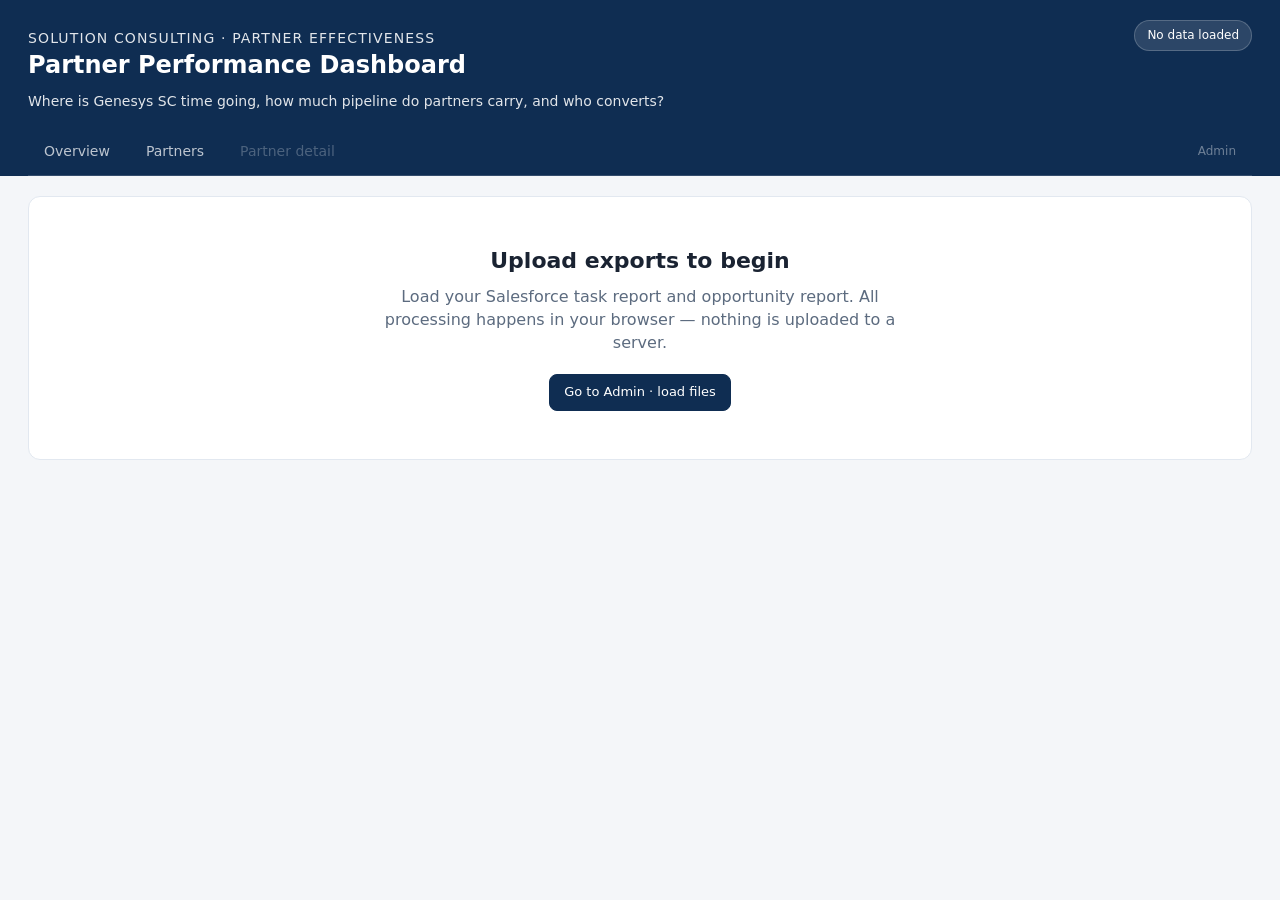
==== index.html @ bf3c6eba "Label all quarter views as calendar quarters, not Genesys FY. State explicitly that Q1–Q4 follow the" ====
<!doctype html>
<html lang="en">
<head>
  <meta charset="utf-8">
  <meta name="viewport" content="width=device-width, initial-scale=1">
  <title>Partner Performance Dashboard</title>
  <link rel="stylesheet" href="styles.css">
</head>
<body>
  <div id="loading" class="loading-overlay" aria-live="polite">Reading exports and building views — large files may take a minute…</div>

  <header class="banner">
    <div class="banner-top">
      <div>
        <p class="eyebrow">Solution Consulting · Partner effectiveness</p>
        <h1>Partner Performance Dashboard</h1>
        <p>Where is Genesys SC time going, how much pipeline do partners carry, and who converts?</p>
      </div>
      <span id="status-pill" class="status-pill">No data loaded</span>
    </div>
    <nav class="tabs" aria-label="Main navigation">
      <button type="button" class="tab active" data-page="overview">Overview</button>
      <button type="button" class="tab" data-page="partners">Partners</button>
      <button type="button" class="tab" data-page="detail" disabled>Partner detail</button>
      <button type="button" class="tab admin-link" data-page="admin">Admin</button>
    </nav>
  </header>

  <main class="shell">
    <section id="page-empty" class="page active">
      <div class="empty-hero">
        <h2>Upload exports to begin</h2>
        <p>Load your Salesforce task report and opportunity report. All processing happens in your browser — nothing is uploaded to a server.</p>
        <button type="button" class="btn btn-primary" id="goto-admin">Go to Admin · load files</button>
      </div>
    </section>

    <section id="page-overview" class="page">
      <div class="toolbar">
        <label>Region (L3)
          <select id="filter-l3"><option value="all">All regions</option></select>
        </label>
        <label>Sub-region (L4)
          <select id="filter-l4"><option value="all">All sub-regions</option></select>
        </label>
        <label>Search
          <input type="search" id="global-search" placeholder="Partner, opportunity, owner">
        </label>
        <label>View
          <select id="view-mode">
            <option value="partners">Partners only</option>
            <option value="all">Include direct / no partner</option>
          </select>
        </label>
        <span class="note" id="overview-note"></span>
      </div>
      <div id="data-coverage-banner" class="coverage-banner hidden" aria-live="polite"></div>
      <div id="overview-kpis" class="kpis"></div>
      <div id="overview-insight"></div>
      <div class="grid-2">
        <article class="panel">
          <div class="panel-head">
            <div>
              <h2>Partner effectiveness matrix</h2>
              <p>Opportunity volume vs SC hours — bubble colour = win rate</p>
            </div>
          </div>
          <div id="chart-effectiveness" class="chart-host"></div>
        </article>
        <article class="panel">
          <div class="panel-head">
            <div>
              <h2>Volume vs conversion</h2>
              <p>Partners above median opp count and win rate</p>
            </div>
          </div>
          <div class="axis-labels"><span>Low win rate</span><span>High win rate</span></div>
          <div id="quadrants" class="quadrants"></div>
          <div class="axis-labels"><span>Low volume</span><span>High volume</span></div>
        </article>
      </div>
      <div class="grid-2" style="margin-top:16px">
        <article class="panel">
          <div class="panel-head">
            <div>
              <h2>Top partners by SC hours</h2>
              <p>Filtered slice</p>
            </div>
          </div>
          <div id="chart-partner-hours" class="chart-host"></div>
        </article>
        <article class="panel">
          <div class="panel-head">
            <div>
              <h2>Win rate leaders</h2>
              <p>Minimum 5 closed opportunities</p>
            </div>
          </div>
          <div id="chart-win-rate" class="chart-host"></div>
        </article>
      </div>
      <article class="panel" style="margin-top:16px">
        <div class="panel-head">
          <div>
            <h2>SC efficiency leaders</h2>
            <p>Lowest SC hours per won deal — minimum 3 wins in filter</p>
          </div>
        </div>
        <div id="chart-efficiency" class="chart-host"></div>
      </article>
      <article class="panel hidden" id="learning-overview-panel" style="margin-top:16px">
        <div class="panel-head">
          <div>
            <h2>Partner learning activity</h2>
            <p>Genie/Seismic time mapped to partners — compare with SC effort on the scorecard</p>
          </div>
        </div>
        <div id="chart-learning-partners" class="chart-host"></div>
      </article>
      <article class="panel hidden" id="learning-conversion-panel" style="margin-top:16px">
        <div class="panel-head">
          <div>
            <h2>Learning vs conversion</h2>
            <p>Learning hours per learner vs closed win rate — bubble size = closed deals</p>
          </div>
        </div>
        <p id="learning-conversion-insight" class="join-note muted"></p>
        <div id="chart-learning-conversion" class="chart-host"></div>
      </article>
      <article class="panel" style="margin-top:16px">
        <div class="panel-head">
          <div>
            <h2 id="region-chart-title">SC hours by region</h2>
            <p id="region-chart-sub">Aggregated from filtered opportunities</p>
          </div>
        </div>
        <div id="chart-region-hours" class="chart-host"></div>
      </article>
      <div class="grid-2" style="margin-top:16px">
        <article class="panel">
          <div class="panel-head">
            <div>
              <h2>Focus list</h2>
              <p>Partners flagged for review — click for detail</p>
            </div>
          </div>
          <div class="table-scroll">
            <table>
              <thead>
                <tr>
                  <th>Partner</th>
                  <th>Band</th>
                  <th>Opps</th>
                  <th>SC hrs</th>
                <th>Win rate</th>
                <th>Learning</th>
                <th>Hrs / won</th>
                <th>Signal</th>
                </tr>
              </thead>
              <tbody id="watchlist-body"></tbody>
            </table>
          </div>
        </article>
        <article class="panel">
          <div class="panel-head">
            <div>
              <h2>Hours by outcome</h2>
              <p>Where SC effort sits in the pipeline</p>
            </div>
          </div>
          <div id="chart-outcome" class="chart-host"></div>
        </article>
      </div>
      <p id="direct-footnote" class="footnote hidden"></p>
    </section>

    <section id="page-partners" class="page">
      <div class="toolbar">
        <label>Region (L3)
          <select id="filter-l3-scorecard"><option value="all">All regions</option></select>
        </label>
        <label>Sub-region (L4)
          <select id="filter-l4-scorecard"><option value="all">All sub-regions</option></select>
        </label>
        <label>Sort by
          <select id="partner-sort">
            <option value="totalHours">SC hours</option>
            <option value="hoursPerWon">SC hours / won</option>
            <option value="hoursPer100k">SC hours / $100k won</option>
            <option value="opportunityCount">Opportunity count</option>
            <option value="winRate">Win rate</option>
            <option value="riskScore">Review priority</option>
            <option value="avgHoursPerOppWithHours">SC hrs / opp (with hours)</option>
          </select>
        </label>
        <label>View
          <select id="view-mode-scorecard">
            <option value="partners">Partners only</option>
            <option value="all">Include direct / no partner</option>
          </select>
        </label>
        <button type="button" class="btn" id="export-partners">Export CSV</button>
      </div>
      <article class="panel" style="margin-bottom:16px">
        <div class="panel-head">
          <div>
            <h2>SC efficiency over time</h2>
            <p>Top 24 partners by SC hours — SC hours per closed won deal per calendar quarter (not Genesys FY)</p>
          </div>
        </div>
        <p id="heatmap-footnote" class="join-note muted" style="margin:0 16px 8px"></p>
        <p id="heatmap-legend-note" class="join-note muted" style="margin:0 16px 8px"></p>
        <div id="partner-efficiency-heatmap" class="heat-wrap"></div>
      </article>
      <article class="panel">
        <div class="panel-head">
          <div>
            <h2>Partner scorecard</h2>
            <p>SC effort, pipeline volume, and conversion in one view</p>
          </div>
        </div>
        <div class="table-scroll">
          <table>
            <thead>
              <tr>
                <th>Partner</th>
                <th>Band</th>
                <th>Opps</th>
                <th>Opps w/ hrs</th>
                <th>SC hrs</th>
                <th>SC hrs/opp</th>
                <th>Hrs / won</th>
                <th>Hrs / $100k won</th>
                <th>Learning hrs</th>
                <th>Learners</th>
                <th>Won</th>
                <th>Lost</th>
                <th>Open</th>
                <th>Win rate</th>
                <th>Signal</th>
              </tr>
            </thead>
            <tbody id="scorecard-body"></tbody>
          </table>
        </div>
      </article>
    </section>

    <section id="page-detail" class="page">
      <button type="button" class="back-link" id="detail-back">← Back to overview</button>
      <div id="detail-hero" class="detail-hero"></div>
      <div class="subtabs" id="detail-subtabs">
        <button type="button" class="subtab active" data-sub="pipeline">Pipeline</button>
        <button type="button" class="subtab" data-sub="sc">SC effort</button>
        <button type="button" class="subtab" data-sub="trends">Trends</button>
        <button type="button" class="subtab" data-sub="learning">Learning</button>
      </div>
      <div id="detail-panels"></div>
    </section>

    <section id="page-admin" class="page">
      <div class="admin-grid">
        <article class="panel">
          <div class="panel-head">
            <div>
              <h2>Load data</h2>
              <p>Salesforce task report and opportunity report (tabular exports)</p>
            </div>
            <button type="button" class="btn btn-danger" id="clear-data">Clear all</button>
          </div>
          <div id="drop-zone" class="drop" tabindex="0" role="button">
            <p><strong>Drop files here</strong> or click to choose</p>
            <p class="muted">Tasks · Opportunities · Genie/Seismic learning CSV · optional domain→partner map CSV</p>
          </div>
          <input id="file-input" type="file" accept=".xlsx,.xls,.csv" multiple hidden>
          <ul id="loaded-files" class="file-list"></ul>
          <div class="mapping-tools" style="margin-top:12px;padding-top:12px;border-top:1px solid var(--line)">
            <p class="muted" style="margin:0 0 8px">Domain→partner mappings stay in your browser only — never uploaded to GitHub.</p>
            <div style="display:flex;gap:8px;flex-wrap:wrap">
              <button type="button" class="btn" id="upload-domain-map">Load domain map CSV</button>
              <button type="button" class="btn" id="download-domain-map">Download saved map</button>
              <button type="button" class="btn" id="clear-domain-map">Clear saved map</button>
            </div>
            <input id="domain-map-input" type="file" accept=".csv,.xlsx,.xls" hidden>
          </div>
        </article>
        <article class="panel">
          <div class="panel-head">
            <div>
              <h2>Export date coverage</h2>
              <p>What time periods your loaded files actually cover</p>
            </div>
          </div>
          <p id="coverage-summary" class="join-note muted"></p>
          <div class="table-scroll">
            <table>
              <thead><tr><th>Source</th><th>Type</th><th>Rows</th><th>Date range</th></tr></thead>
              <tbody id="coverage-files-body"></tbody>
            </table>
          </div>
          <ul id="coverage-warnings" class="coverage-warnings"></ul>
        </article>
        <article class="panel">
          <div class="panel-head">
            <div>
              <h2>Data quality</h2>
              <p>Task–opportunity join diagnostics</p>
            </div>
          </div>
          <div class="table-scroll">
            <table>
              <tbody id="quality-body"></tbody>
            </table>
          </div>
          <div class="panel-head" style="border-top: 1px solid var(--line);">
            <div><h2>Learning &amp; domain mapping</h2><p>Genie/Seismic activity mapped to partners via email domain</p></div>
          </div>
          <p id="learning-map-note" class="join-note muted"></p>
          <div class="table-scroll">
            <table>
              <thead><tr><th>Domain</th><th>Learners</th><th>Learning</th><th>Status</th><th>Suggested partner</th></tr></thead>
              <tbody id="domain-map-body"></tbody>
            </table>
          </div>
          <div class="panel-head" style="border-top: 1px solid var(--line);">
            <div><h2>Fuzzy task–opp links</h2><p>Task names matched to opportunities with different Salesforce titles</p></div>
          </div>
          <div class="table-scroll">
            <table>
              <thead><tr><th>Task opportunity name</th><th>Matched opportunity</th><th>Partner</th><th>SC hours</th></tr></thead>
              <tbody id="fuzzy-match-body"></tbody>
            </table>
          </div>
          <div class="panel-head" style="border-top: 1px solid var(--line);">
            <div><h2>Task hour breakdown</h2><p>Where SC hours land when joining tasks to the opportunity export</p></div>
          </div>
          <p id="join-breakdown-note" class="join-note muted"></p>
          <div class="table-scroll">
            <table>
              <thead><tr><th>Category</th><th>SC hours</th><th>Share</th><th>Tasks</th></tr></thead>
              <tbody id="join-breakdown-body"></tbody>
            </table>
          </div>
          <div class="panel-head" style="border-top: 1px solid var(--line);">
            <div><h2>Pipeline opps missing from export</h2><p>Partner-relevant hours — deal names on tasks with no row in your opp report</p></div>
          </div>
          <div class="table-scroll">
            <table>
              <thead><tr><th>Opportunity name</th><th>SC hours</th></tr></thead>
              <tbody id="unmatched-body"></tbody>
            </table>
          </div>
        </article>
      </div>
    </section>
  </main>

  <script src="./data-engine.js"></script>
  <script>
    if (!window.PartnerDashboard) {
      document.body.insertAdjacentHTML('afterbegin',
        '<div style="margin:16px;padding:16px;background:#fee4e2;border:1px solid #fca5a5;border-radius:8px;font:14px/1.4 system-ui,sans-serif;color:#7f1d1d;">' +
        '<strong>Dashboard failed to load.</strong> The file <code>data-engine.js</code> did not load. ' +
        'Upload <code>index.html</code>, <code>app.js</code>, <code>data-engine.js</code>, and <code>styles.css</code> into the same folder, then open this page again.</div>');
    }
  </script>
  <script src="./app.js"></script>
</body>
</html>
---- styles.css ----
:root {
  --bg: #f4f6f9;
  --surface: #ffffff;
  --ink: #1a2332;
  --muted: #5c6b7f;
  --line: #e2e8f0;
  --brand: #0f2d52;
  --brand-soft: #e8eef5;
  --accent: #2563eb;
  --good: #0d7a55;
  --good-bg: #e6f4ee;
  --warn: #b45309;
  --warn-bg: #fef3c7;
  --bad: #b42318;
  --bad-bg: #fee4e2;
  --radius: 12px;
  --font: "Segoe UI", system-ui, -apple-system, sans-serif;
}

* { box-sizing: border-box; }
html, body {
  margin: 0;
  font-family: var(--font);
  background: var(--bg);
  color: var(--ink);
  line-height: 1.45;
}

.banner {
  background: var(--brand);
  color: #fff;
  padding: 20px 28px 0;
}
.banner-top {
  display: flex;
  justify-content: space-between;
  align-items: flex-start;
  gap: 16px;
  flex-wrap: wrap;
  margin-bottom: 18px;
}
.eyebrow {
  font-size: 11px;
  letter-spacing: 0.08em;
  text-transform: uppercase;
  opacity: 0.75;
  margin: 0 0 6px;
}
.banner h1 { margin: 0; font-size: 24px; font-weight: 650; }
.banner p { margin: 8px 0 0; max-width: 640px; font-size: 14px; opacity: 0.88; }

.status-pill {
  background: rgba(255, 255, 255, 0.12);
  border: 1px solid rgba(255, 255, 255, 0.2);
  border-radius: 999px;
  padding: 6px 12px;
  font-size: 12px;
  white-space: nowrap;
}

nav.tabs {
  display: flex;
  gap: 4px;
  border-bottom: 1px solid rgba(255, 255, 255, 0.15);
  flex-wrap: wrap;
}
nav.tabs button {
  background: transparent;
  border: none;
  color: rgba(255, 255, 255, 0.72);
  padding: 12px 16px;
  font: inherit;
  font-size: 14px;
  cursor: pointer;
  border-bottom: 2px solid transparent;
  margin-bottom: -1px;
}
nav.tabs button.active {
  color: #fff;
  border-bottom-color: #fff;
  font-weight: 600;
}
nav.tabs button.admin-link {
  margin-left: auto;
  opacity: 0.55;
  font-size: 12px;
}
nav.tabs button:disabled {
  opacity: 0.35;
  cursor: not-allowed;
}

.shell {
  max-width: 1280px;
  margin: 0 auto;
  padding: 20px 28px 40px;
}

.toolbar {
  display: flex;
  gap: 12px;
  flex-wrap: wrap;
  align-items: center;
  margin-bottom: 18px;
}
.toolbar label {
  font-size: 12px;
  color: var(--muted);
  display: grid;
  gap: 4px;
}
.toolbar select,
.toolbar input[type="search"] {
  min-width: 160px;
  padding: 8px 10px;
  border: 1px solid var(--line);
  border-radius: 8px;
  background: var(--surface);
  font: inherit;
  font-size: 14px;
}
.toolbar .note { margin-left: auto; font-size: 12px; color: var(--muted); }

.coverage-banner {
  margin: 0 0 16px;
  padding: 12px 14px;
  border-radius: var(--radius);
  border: 1px solid var(--line);
  background: var(--surface);
  font-size: 13px;
  line-height: 1.45;
}
.coverage-banner.hidden { display: none; }
.coverage-banner.warn { border-color: var(--warn); background: var(--warn-bg); }
.coverage-grid {
  display: grid;
  grid-template-columns: repeat(auto-fit, minmax(180px, 1fr));
  gap: 10px 16px;
  margin-top: 8px;
}
.coverage-grid dt { font-size: 11px; color: var(--muted); margin: 0; }
.coverage-grid dd { margin: 2px 0 0; font-weight: 600; font-size: 13px; }
.coverage-warnings {
  margin: 12px 0 0;
  padding-left: 18px;
  font-size: 13px;
  color: var(--muted);
}
.coverage-warnings li.warn { color: var(--warn); }
.trend-legend {
  display: flex;
  flex-wrap: wrap;
  gap: 14px;
  padding: 0 16px 8px;
  font-size: 12px;
  color: var(--muted);
}
.trend-legend span::before {
  content: '';
  display: inline-block;
  width: 10px;
  height: 10px;
  border-radius: 2px;
  margin-right: 6px;
  vertical-align: middle;
}
.trend-legend .sc::before { background: #2563eb; }
.trend-legend .win::before { background: #0d7a55; border-radius: 50%; }

.heat-wrap { padding: 0 16px 16px; overflow-x: auto; }
.heat-table { width: 100%; border-collapse: collapse; font-size: 12px; }
.heat-table th, .heat-table td { border: 1px solid var(--line); padding: 6px 8px; }
.heat-table th { background: var(--bg); color: var(--muted); font-weight: 600; text-align: center; white-space: nowrap; }
.heat-table th.heat-sticky, .heat-table td.heat-sticky {
  position: sticky;
  left: 0;
  background: var(--surface);
  z-index: 1;
  text-align: left;
  max-width: 200px;
}
.heat-cell {
  min-width: 42px;
  text-align: center;
  font-variant-numeric: tabular-nums;
  cursor: default;
}
.heat-cell.heat-good { background: #d1fae5; color: #065f46; }
.heat-cell.heat-mid { background: #fef3c7; color: #92400e; }
.heat-cell.heat-bad { background: #fee2e2; color: #991b1b; }
.heat-cell.heat-pending { background: #e0e7ff; color: #3730a3; }
.heat-cell.heat-empty { background: var(--bg); color: var(--muted); }
.heat-legend {
  display: flex;
  flex-wrap: wrap;
  gap: 12px 18px;
  margin-top: 10px;
  font-size: 12px;
  color: var(--muted);
}
.heat-legend span::before {
  content: '';
  display: inline-block;
  width: 12px;
  height: 12px;
  border-radius: 3px;
  margin-right: 6px;
  vertical-align: middle;
  border: 1px solid var(--line);
}
.heat-legend .heat-good::before { background: #d1fae5; }
.heat-legend .heat-mid::before { background: #fef3c7; }
.heat-legend .heat-bad::before { background: #fee2e2; }
.heat-legend .heat-pending::before { background: #e0e7ff; }
.heat-legend .heat-empty::before { background: var(--bg); }
.heat-row.clickable { cursor: pointer; }
.heat-row.clickable:hover td.heat-sticky { background: var(--bg); }

.kpis {
  display: grid;
  grid-template-columns: repeat(auto-fit, minmax(180px, 1fr));
  gap: 12px;
  margin-bottom: 18px;
}
.kpi {
  background: var(--surface);
  border: 1px solid var(--line);
  border-radius: var(--radius);
  padding: 14px 16px;
}
.kpi .label { font-size: 12px; color: var(--muted); margin: 0 0 4px; }
.kpi .value { font-size: 26px; font-weight: 650; margin: 0; letter-spacing: -0.02em; }
.kpi .sub { font-size: 12px; color: var(--muted); margin: 4px 0 0; }

.grid-2 {
  display: grid;
  grid-template-columns: 1.4fr 1fr;
  gap: 16px;
  align-items: start;
}

.panel {
  background: var(--surface);
  border: 1px solid var(--line);
  border-radius: var(--radius);
  overflow: hidden;
}
.panel-head {
  display: flex;
  justify-content: space-between;
  align-items: flex-start;
  gap: 12px;
  padding: 14px 16px 10px;
  border-bottom: 1px solid var(--line);
}
.panel-head h2 { margin: 0; font-size: 16px; font-weight: 650; }
.panel-head p { margin: 4px 0 0; font-size: 13px; color: var(--muted); }

.insight {
  background: var(--warn-bg);
  border: 1px solid #fcd34d;
  border-radius: var(--radius);
  padding: 14px 16px;
  margin-bottom: 16px;
  font-size: 14px;
}
.insight.alert { background: var(--bad-bg); border-color: #fca5a5; }
.insight.alert strong { color: var(--bad); }
.insight strong { color: var(--warn); }
.insight.good { background: var(--good-bg); border-color: #86efac; }
.insight.good strong { color: var(--good); }

table {
  width: 100%;
  border-collapse: collapse;
  font-size: 13px;
}
th, td {
  text-align: left;
  padding: 10px 12px;
  border-bottom: 1px solid var(--line);
  vertical-align: top;
}
th {
  font-size: 11px;
  text-transform: uppercase;
  letter-spacing: 0.04em;
  color: var(--muted);
  background: #fafbfc;
  font-weight: 600;
}
th.sortable { cursor: pointer; }
th.sortable:hover { color: var(--ink); }
tr.clickable { cursor: pointer; }
tr.clickable:hover { background: #f8fafc; }

.band {
  display: inline-block;
  padding: 3px 8px;
  border-radius: 999px;
  font-size: 11px;
  font-weight: 600;
  white-space: nowrap;
}
.band.mature { background: var(--good-bg); color: var(--good); }
.band.strategic { background: #dbeafe; color: #1d4ed8; }
.band.efficient { background: var(--good-bg); color: var(--good); }
.band.volume { background: var(--warn-bg); color: var(--warn); }
.band.investigate { background: var(--bad-bg); color: var(--bad); }
.band.monitor { background: #f1f5f9; color: var(--muted); }
.band.scaling { background: #dbeafe; color: #1d4ed8; }
.band.building { background: var(--warn-bg); color: var(--warn); }
.band.risk { background: var(--bad-bg); color: var(--bad); }

.signal { font-size: 12px; color: var(--muted); max-width: 240px; }

.pill-outcome {
  display: inline-block;
  padding: 2px 8px;
  border-radius: 999px;
  font-size: 11px;
  font-weight: 600;
}
.pill-outcome.won { background: var(--good-bg); color: var(--good); }
.pill-outcome.lost { background: var(--bad-bg); color: var(--bad); }
.pill-outcome.open { background: #dbeafe; color: #1d4ed8; }

.quadrants {
  display: grid;
  grid-template-columns: 1fr 1fr;
  gap: 8px;
  padding: 12px;
}
.quad {
  border: 1px solid var(--line);
  border-radius: 10px;
  padding: 10px;
  min-height: 110px;
  background: #fafbfc;
}
.quad h3 {
  margin: 0 0 8px;
  font-size: 12px;
  font-weight: 650;
  color: var(--muted);
  text-transform: uppercase;
  letter-spacing: 0.03em;
}
.quad ul { margin: 0; padding-left: 16px; font-size: 13px; }
.quad li { margin: 4px 0; }
.quad.mature { border-color: #86efac; background: var(--good-bg); }
.quad.risk { border-color: #fca5a5; background: var(--bad-bg); }
.quad.more { color: var(--muted); font-size: 12px; list-style: none; padding-left: 0; }

.axis-labels {
  display: grid;
  grid-template-columns: 1fr 1fr;
  gap: 8px;
  padding: 0 12px 12px;
  font-size: 11px;
  color: var(--muted);
  text-align: center;
}

.page { display: none; }
.page.active { display: block; }

.detail-hero { margin-bottom: 16px; }
.detail-hero h2 { margin: 0; font-size: 22px; display: flex; align-items: center; gap: 10px; flex-wrap: wrap; }
.detail-hero p { margin: 8px 0 0; color: var(--muted); font-size: 14px; max-width: 820px; }
.back-link {
  display: inline-block;
  margin-bottom: 12px;
  font-size: 13px;
  color: var(--accent);
  cursor: pointer;
  border: none;
  background: none;
  padding: 0;
  font: inherit;
}

.subtabs { display: flex; gap: 8px; margin-bottom: 16px; flex-wrap: wrap; }
.subtabs button {
  border: 1px solid var(--line);
  background: var(--surface);
  border-radius: 999px;
  padding: 7px 14px;
  font: inherit;
  font-size: 13px;
  cursor: pointer;
}
.subtabs button.active {
  background: var(--brand);
  color: #fff;
  border-color: var(--brand);
}

.admin-grid {
  display: grid;
  grid-template-columns: 1fr 1fr;
  gap: 16px;
}
.drop {
  border: 2px dashed var(--line);
  border-radius: var(--radius);
  padding: 32px 20px;
  text-align: center;
  color: var(--muted);
  background: #fafbfc;
  margin: 16px;
  cursor: pointer;
}
.drop.drag-active { border-color: var(--accent); background: #eff6ff; color: var(--ink); }

.footnote {
  margin-top: 16px;
  padding: 12px 14px;
  background: var(--brand-soft);
  border-radius: var(--radius);
  font-size: 13px;
  color: var(--muted);
}

.btn {
  border: 1px solid var(--line);
  background: var(--surface);
  border-radius: 8px;
  padding: 8px 14px;
  font: inherit;
  font-size: 13px;
  cursor: pointer;
}
.btn-primary {
  background: var(--brand);
  color: #fff;
  border-color: var(--brand);
}
.btn-danger {
  color: var(--bad);
  border-color: #fca5a5;
}

.empty-hero {
  text-align: center;
  padding: 48px 24px;
  background: var(--surface);
  border: 1px solid var(--line);
  border-radius: var(--radius);
}
.empty-hero h2 { margin: 0 0 8px; font-size: 22px; }
.empty-hero p { color: var(--muted); max-width: 520px; margin: 0 auto 20px; }

.loading-overlay {
  display: none;
  position: fixed;
  inset: 0;
  background: rgba(255, 255, 255, 0.72);
  z-index: 100;
  align-items: center;
  justify-content: center;
  font-size: 15px;
  color: var(--muted);
}
.loading-overlay.active { display: flex; }

.hidden { display: none !important; }
.table-scroll { overflow-x: auto; }
.muted { color: var(--muted); }
.join-note {
  margin: 0 16px 12px;
  font-size: 13px;
  line-height: 1.5;
}
.join-note.gap { color: var(--warn); background: var(--warn-bg); padding: 10px 12px; border-radius: 8px; }
.join-row-gap td:first-child { font-weight: 600; color: var(--warn); }

.file-list { list-style: none; margin: 0; padding: 12px 16px; }
.file-list li {
  padding: 10px 0;
  border-bottom: 1px solid var(--line);
  font-size: 13px;
}
.file-list li:last-child { border-bottom: none; }

.chart-host { padding: 8px 12px 16px; overflow-x: auto; }
.chart-empty {
  padding: 32px 16px;
  text-align: center;
  color: var(--muted);
  font-size: 13px;
}
.chart-svg { width: 100%; height: auto; display: block; }
.chart-label { font-size: 13px; fill: var(--ink); font-weight: 600; }
.chart-meta { font-size: 11px; fill: var(--muted); }
.chart-value { font-size: 12px; fill: var(--muted); font-weight: 600; }
.chart-track { fill: #e2e8f0; }
.chart-fill { fill: var(--accent); }
.scatter-grid { stroke: #e2e8f0; stroke-width: 1; }
.scatter-mid { stroke: #94a3b8; stroke-width: 1; stroke-dasharray: 4 4; opacity: 0.7; }
.scatter-axis { stroke: #94a3b8; stroke-width: 1.5; }
.scatter-point { cursor: help; }
.axis-label { font-size: 12px; fill: var(--muted); }
.outcome-won { fill: var(--good); }
.outcome-lost { fill: var(--bad); }
.outcome-open { fill: var(--accent); }
.outcome-unknown { fill: #94a3b8; }

@media (max-width: 960px) {
  .kpis { grid-template-columns: repeat(2, 1fr); }
  .grid-2, .admin-grid { grid-template-columns: 1fr; }
}
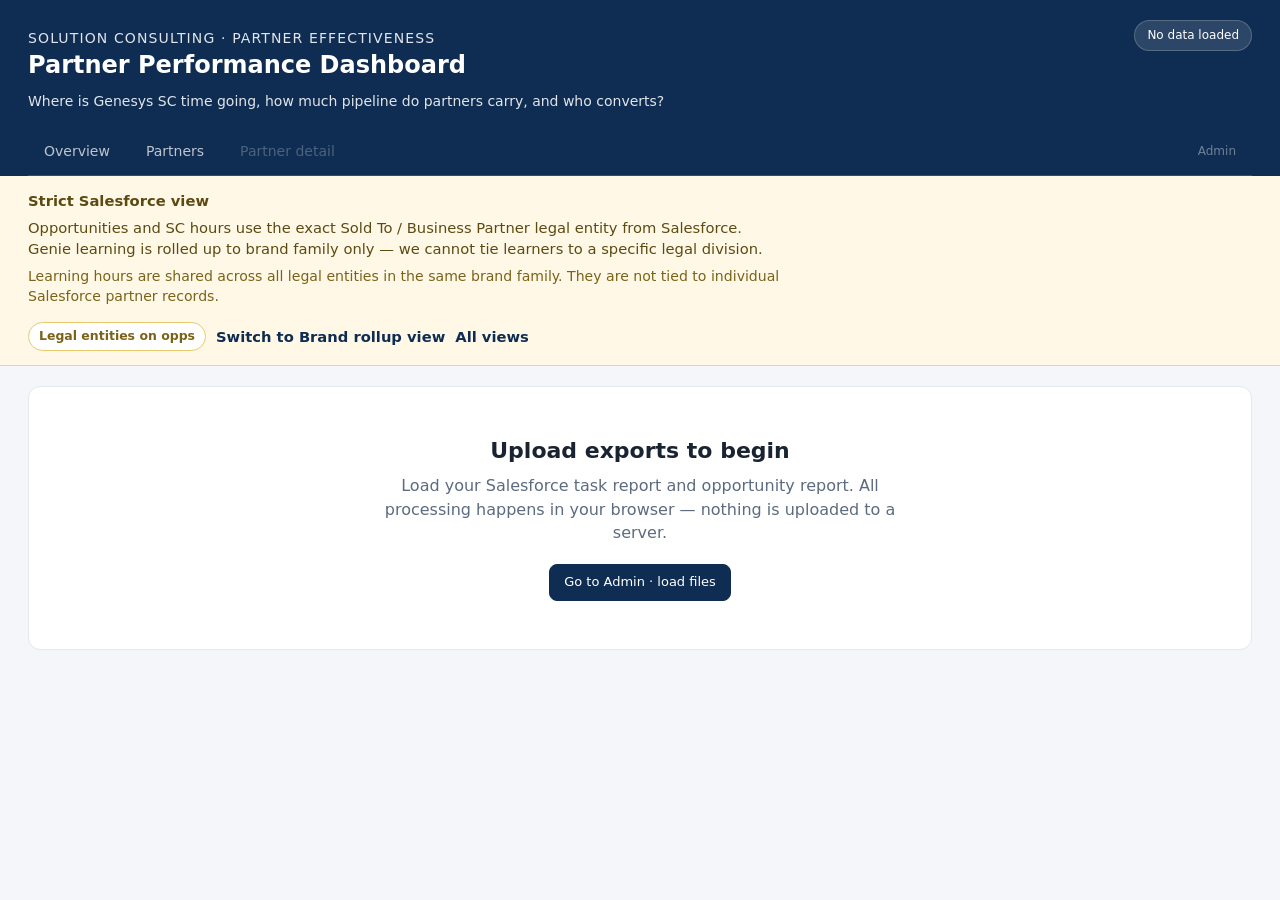
==== commit 90112e66: "Add strict Salesforce partner view with brand-level learning attribution. Opportunities and SC hours" ====
--- a/index.html
+++ b/index.html
@@ -25,6 +25,8 @@
       <button type="button" class="tab admin-link" data-page="admin">Admin</button>
     </nav>
   </header>
+
+  <div id="partner-view-banner" class="partner-view-banner" aria-live="polite"></div>
 
   <main class="shell">
     <section id="page-empty" class="page active">
@@ -356,6 +358,7 @@
     </section>
   </main>
 
+  <script>window.PARTNER_VIEW_MODE = 'strict-sf';</script>
   <script src="./data-engine.js"></script>
   <script>
     if (!window.PartnerDashboard) {
--- a/styles.css
+++ b/styles.css
@@ -31,6 +31,52 @@
   color: #fff;
   padding: 20px 28px 0;
 }
+
+.partner-view-banner {
+  background: #fff8e6;
+  border-bottom: 1px solid #f0d48a;
+  color: #5c4a12;
+  padding: 14px 28px;
+  font-size: 0.92rem;
+}
+.partner-view-banner-inner {
+  display: flex;
+  justify-content: space-between;
+  gap: 16px;
+  flex-wrap: wrap;
+  align-items: flex-start;
+}
+.partner-view-banner p {
+  margin: 6px 0 0;
+  max-width: 760px;
+}
+.partner-view-learning-note {
+  font-size: 0.88rem;
+  color: #7a6218;
+}
+.partner-view-banner-links {
+  display: flex;
+  gap: 10px;
+  flex-wrap: wrap;
+  align-items: center;
+}
+.partner-view-banner-links a {
+  color: var(--brand);
+  font-weight: 600;
+  text-decoration: none;
+}
+.partner-view-banner-links a:hover {
+  text-decoration: underline;
+}
+.partner-view-tag {
+  background: #fff;
+  border: 1px solid #e8c96d;
+  border-radius: 999px;
+  padding: 4px 10px;
+  font-size: 0.78rem;
+  font-weight: 600;
+  color: #7a6218;
+}
 .banner-top {
   display: flex;
   justify-content: space-between;
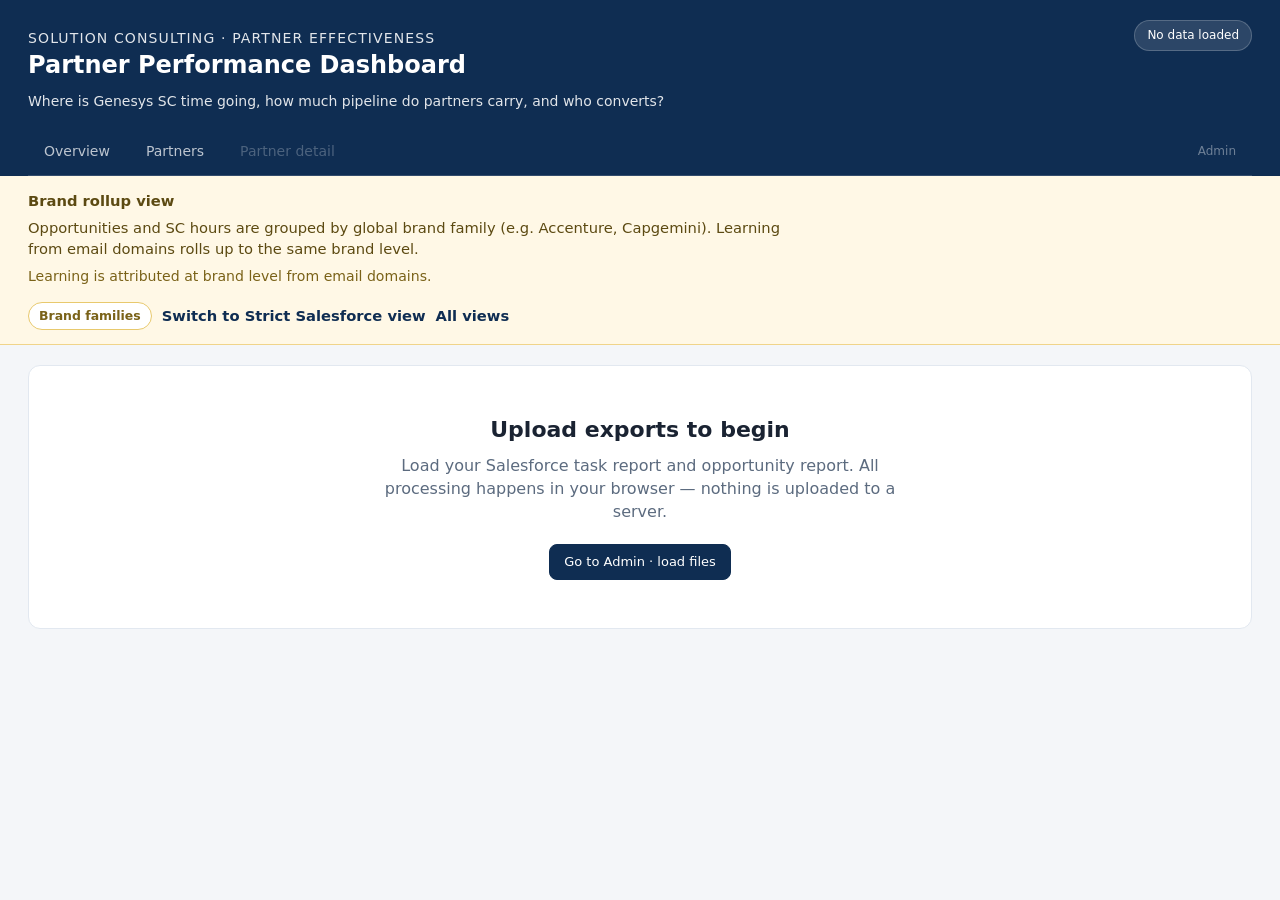
==== commit 9357a52e: "Publish brand rollup view for global partner family grouping. Groups opportunities, SC hours, and le" ====
--- a/index.html
+++ b/index.html
@@ -358,7 +358,7 @@
     </section>
   </main>
 
-  <script>window.PARTNER_VIEW_MODE = 'strict-sf';</script>
+  <script>window.PARTNER_VIEW_MODE = 'brand-rollup';</script>
   <script src="./data-engine.js"></script>
   <script>
     if (!window.PartnerDashboard) {
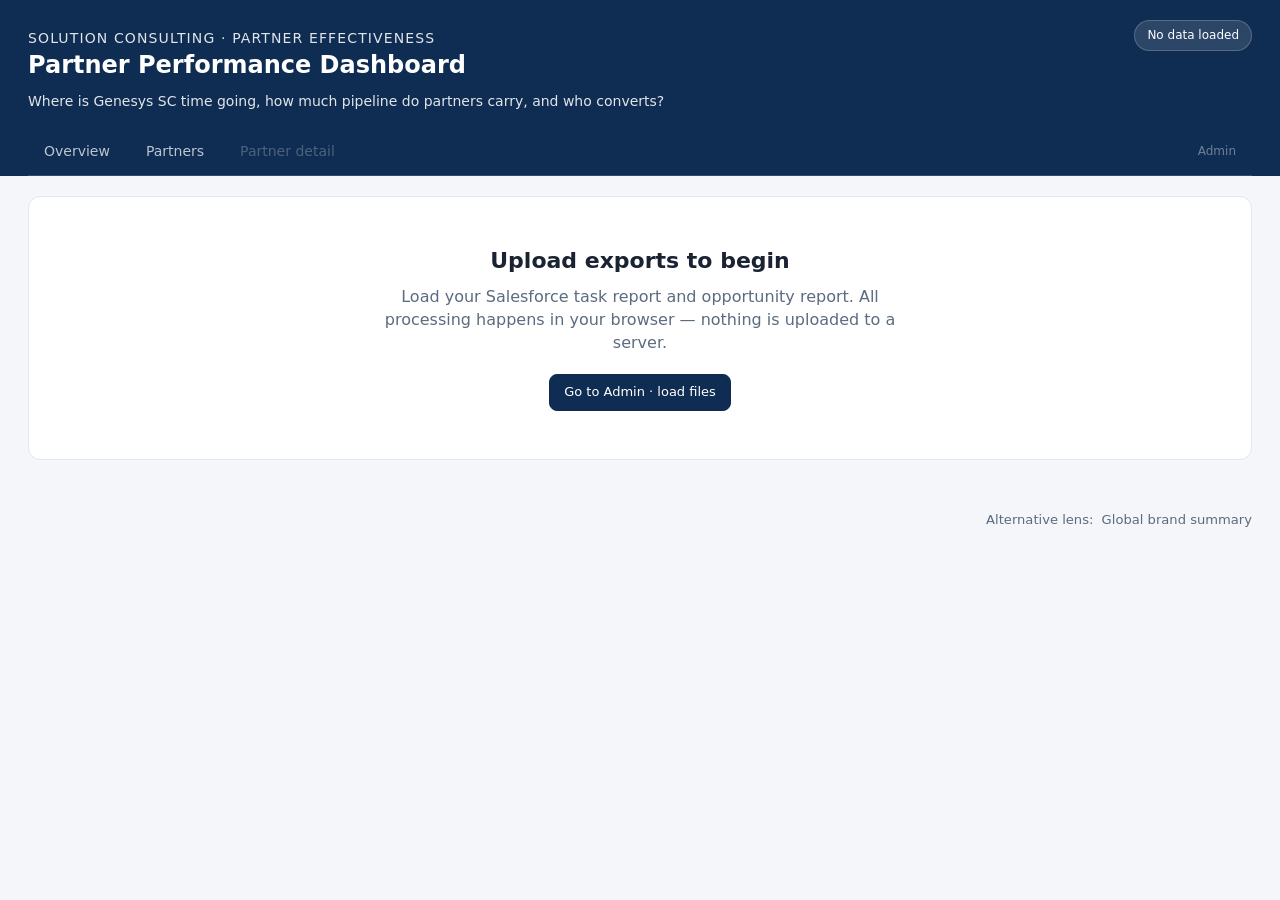
==== commit 646cc483: "Tone down view-mode banner for Champions-facing strict-sf dashboard. Remove the prominent yellow exp" ====
--- a/index.html
+++ b/index.html
@@ -114,7 +114,8 @@
         <div class="panel-head">
           <div>
             <h2>Partner learning activity</h2>
-            <p>Genie/Seismic time mapped to partners — compare with SC effort on the scorecard</p>
+              <p>Genie/Seismic time mapped to partners — compare with SC effort on the scorecard</p>
+              <p class="muted" style="margin:4px 0 0;font-size:0.88rem">From email domains via your domain map.</p>
           </div>
         </div>
         <div id="chart-learning-partners" class="chart-host"></div>
@@ -358,7 +359,9 @@
     </section>
   </main>
 
-  <script>window.PARTNER_VIEW_MODE = 'brand-rollup';</script>
+  <footer id="partner-view-footer" class="partner-view-footer hidden" aria-label="Additional views"></footer>
+
+  <script>window.PARTNER_VIEW_MODE = 'strict-sf';</script>
   <script src="./data-engine.js"></script>
   <script>
     if (!window.PartnerDashboard) {
--- a/styles.css
+++ b/styles.css
@@ -39,6 +39,9 @@
   padding: 14px 28px;
   font-size: 0.92rem;
 }
+.partner-view-banner.hidden {
+  display: none;
+}
 .partner-view-banner-inner {
   display: flex;
   justify-content: space-between;
@@ -46,27 +49,32 @@
   flex-wrap: wrap;
   align-items: flex-start;
 }
-.partner-view-banner p {
-  margin: 6px 0 0;
-  max-width: 760px;
-}
-.partner-view-learning-note {
-  font-size: 0.88rem;
-  color: #7a6218;
-}
-.partner-view-banner-links {
-  display: flex;
-  gap: 10px;
-  flex-wrap: wrap;
+.partner-view-banner-compact {
   align-items: center;
-}
-.partner-view-banner-links a {
+  justify-content: flex-end;
+  padding: 0;
+  gap: 12px;
+  font-size: 0.84rem;
+}
+.partner-view-footer {
+  padding: 10px 28px 18px;
+  font-size: 0.82rem;
+  color: var(--muted);
+  text-align: right;
+}
+.partner-view-footer.hidden {
+  display: none;
+}
+.partner-view-footer a {
+  color: var(--muted);
+  text-decoration: none;
+}
+.partner-view-footer a:hover {
   color: var(--brand);
-  font-weight: 600;
-  text-decoration: none;
-}
-.partner-view-banner-links a:hover {
   text-decoration: underline;
+}
+.partner-view-footer-text {
+  margin-right: 4px;
 }
 .partner-view-tag {
   background: #fff;
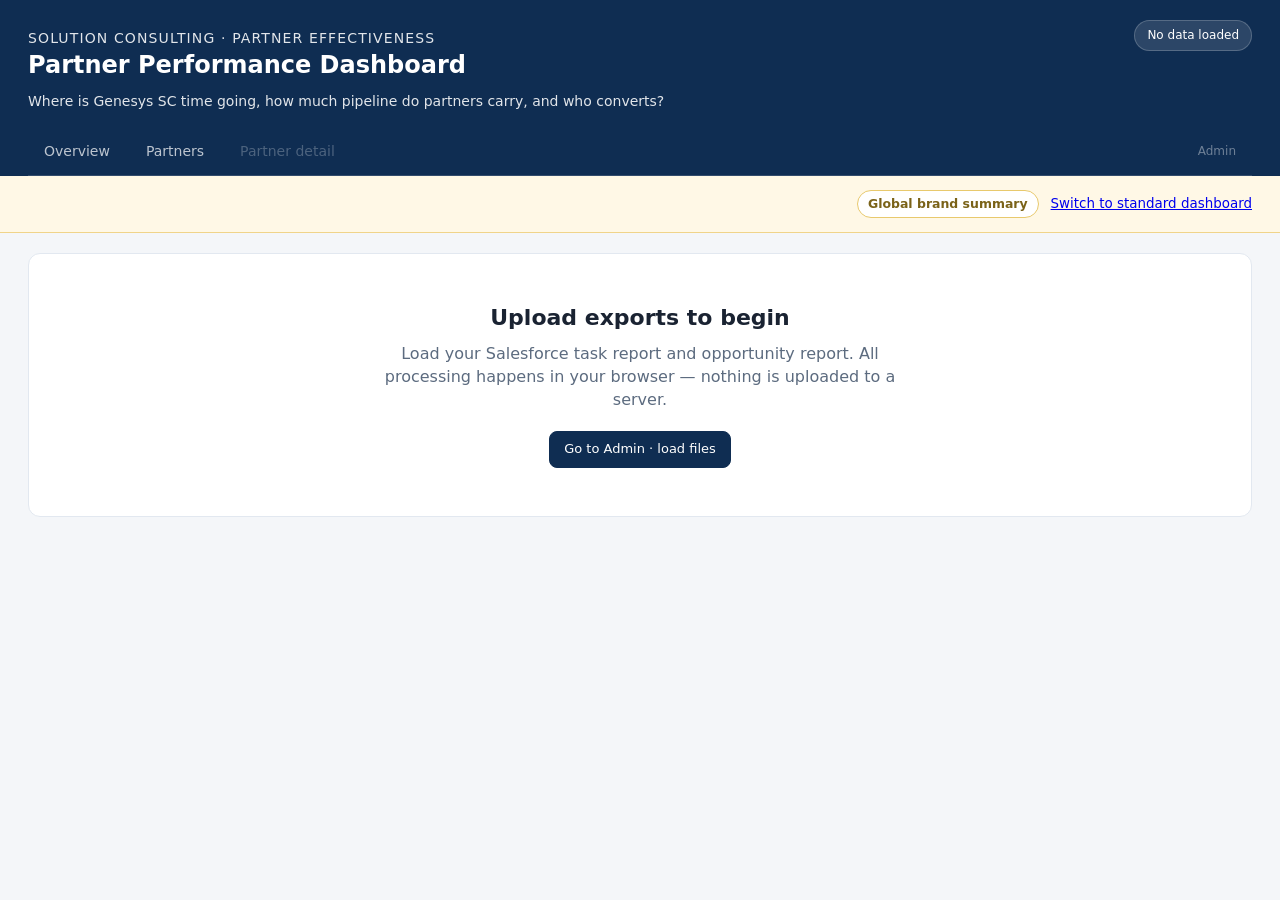
==== commit 86d78886: "Enable GoatCounter analytics for anonymous page views and country stats. Uses pbsfpmb.goatcounter.co" ====
--- a/index.html
+++ b/index.html
@@ -5,6 +5,13 @@
   <meta name="viewport" content="width=device-width, initial-scale=1">
   <title>Partner Performance Dashboard</title>
   <link rel="stylesheet" href="styles.css">
+  <script>
+    window.PARTNER_DASHBOARD_ANALYTICS = {
+      enabled: true,
+      endpoint: 'https://pbsfpmb.goatcounter.com/count'
+    };
+  </script>
+  <script defer src="./analytics.js"></script>
 </head>
 <body>
   <div id="loading" class="loading-overlay" aria-live="polite">Reading exports and building views — large files may take a minute…</div>
@@ -114,8 +121,7 @@
         <div class="panel-head">
           <div>
             <h2>Partner learning activity</h2>
-              <p>Genie/Seismic time mapped to partners — compare with SC effort on the scorecard</p>
-              <p class="muted" style="margin:4px 0 0;font-size:0.88rem">From email domains via your domain map.</p>
+            <p>Genie/Seismic time mapped to partners — compare with SC effort on the scorecard</p>
           </div>
         </div>
         <div id="chart-learning-partners" class="chart-host"></div>
@@ -359,9 +365,7 @@
     </section>
   </main>
 
-  <footer id="partner-view-footer" class="partner-view-footer hidden" aria-label="Additional views"></footer>
-
-  <script>window.PARTNER_VIEW_MODE = 'strict-sf';</script>
+  <script>window.PARTNER_VIEW_MODE = 'brand-rollup';</script>
   <script src="./data-engine.js"></script>
   <script>
     if (!window.PartnerDashboard) {
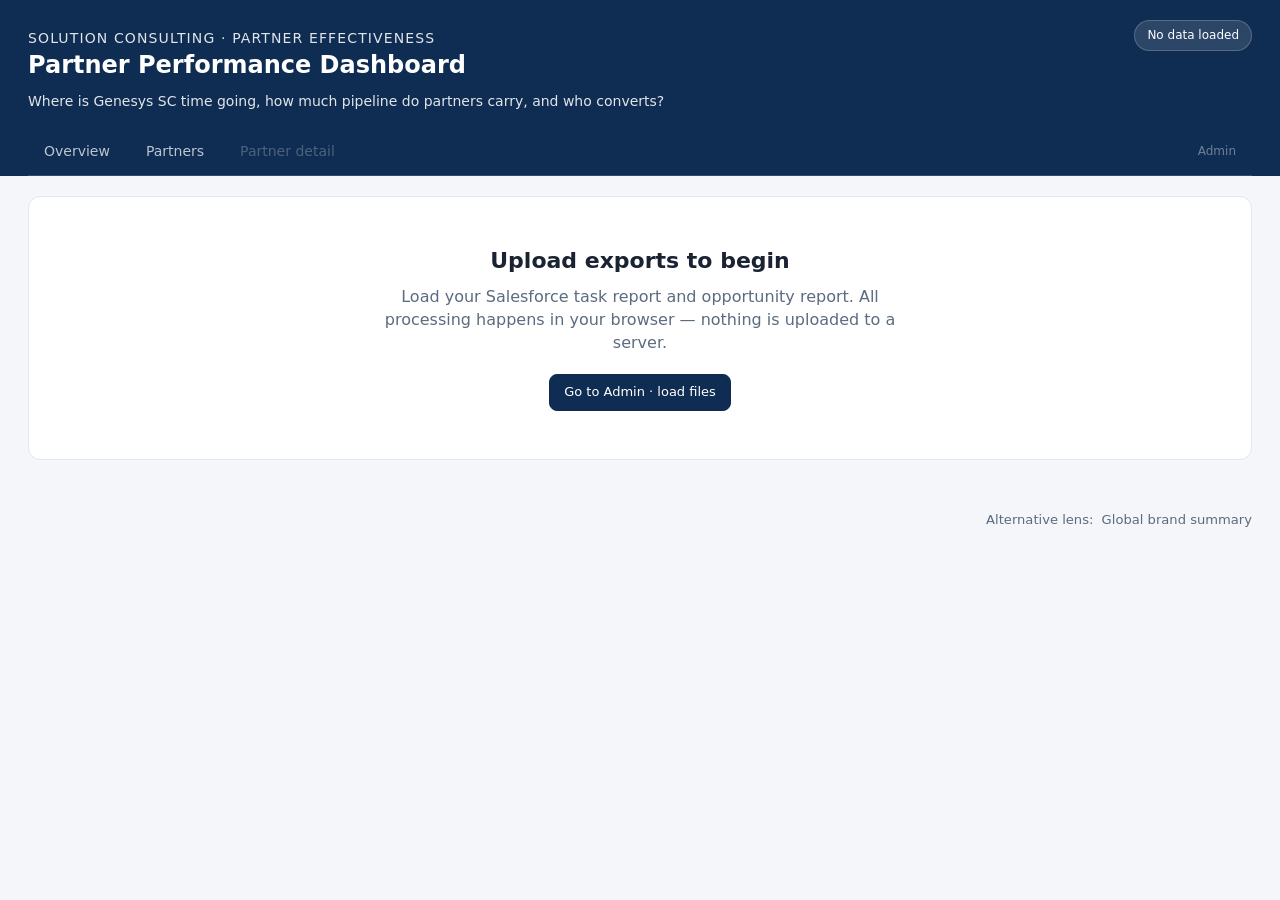
==== commit 699c1cf8: "Enable GoatCounter analytics for anonymous page views and country stats. Uses pbsfpmb.goatcounter.co" ====
--- a/index.html
+++ b/index.html
@@ -121,7 +121,8 @@
         <div class="panel-head">
           <div>
             <h2>Partner learning activity</h2>
-            <p>Genie/Seismic time mapped to partners — compare with SC effort on the scorecard</p>
+              <p>Genie/Seismic time mapped to partners — compare with SC effort on the scorecard</p>
+              <p class="muted" style="margin:4px 0 0;font-size:0.88rem">From email domains via your domain map.</p>
           </div>
         </div>
         <div id="chart-learning-partners" class="chart-host"></div>
@@ -365,7 +366,9 @@
     </section>
   </main>
 
-  <script>window.PARTNER_VIEW_MODE = 'brand-rollup';</script>
+  <footer id="partner-view-footer" class="partner-view-footer hidden" aria-label="Additional views"></footer>
+
+  <script>window.PARTNER_VIEW_MODE = 'strict-sf';</script>
   <script src="./data-engine.js"></script>
   <script>
     if (!window.PartnerDashboard) {
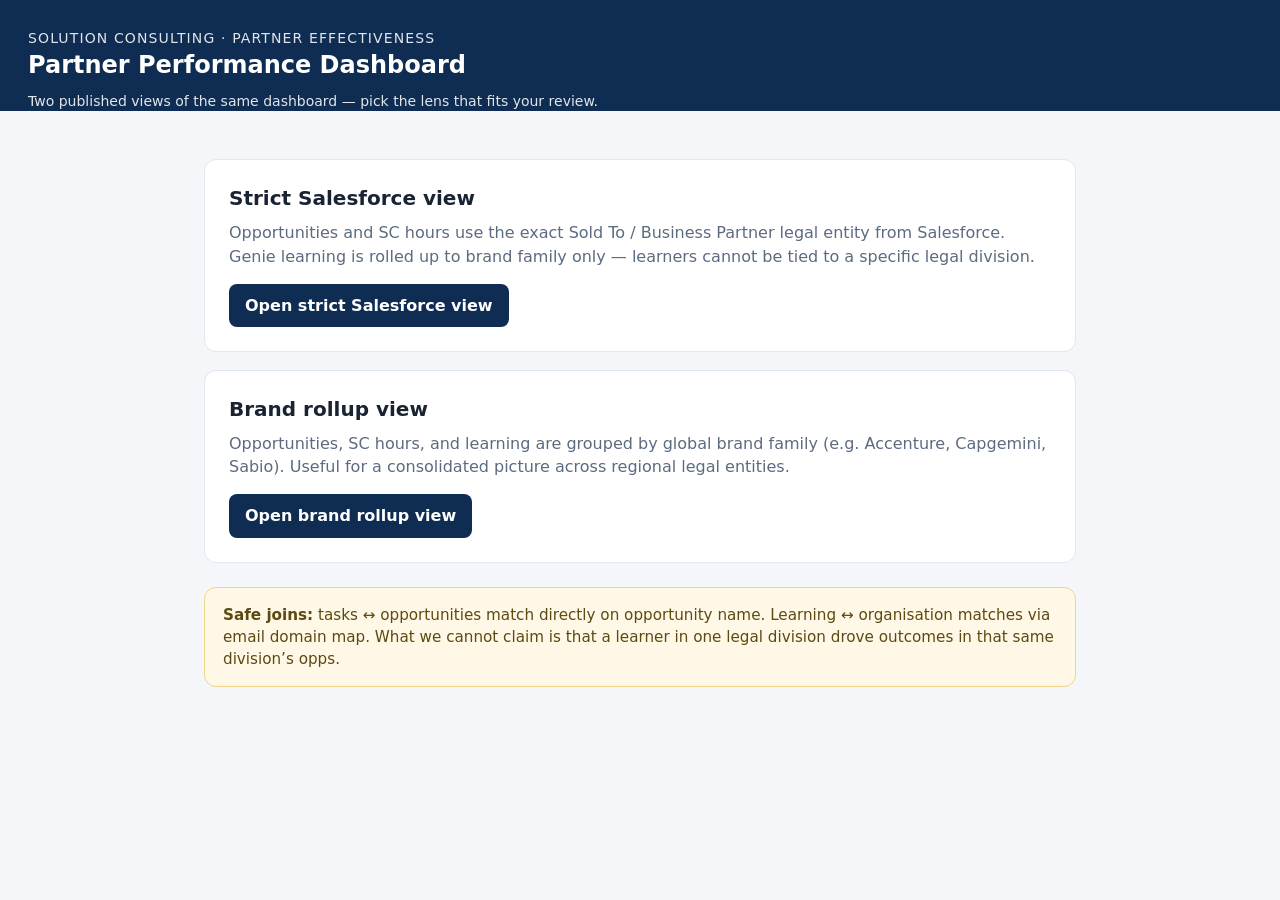
==== commit 4cbd7640: "Enable GoatCounter on launcher page for page view and country tracking. Co-authored-by: Cursor <curs" ====
--- a/index.html
+++ b/index.html
@@ -3,7 +3,7 @@
 <head>
   <meta charset="utf-8">
   <meta name="viewport" content="width=device-width, initial-scale=1">
-  <title>Partner Performance Dashboard</title>
+  <title>Partner Performance Dashboard — Choose a view</title>
   <link rel="stylesheet" href="styles.css">
   <script>
     window.PARTNER_DASHBOARD_ANALYTICS = {
@@ -12,372 +12,89 @@
     };
   </script>
   <script defer src="./analytics.js"></script>
+  <style>
+    .launch-shell {
+      max-width: 920px;
+      margin: 48px auto;
+      padding: 0 24px 48px;
+    }
+    .launch-card {
+      background: var(--surface);
+      border: 1px solid var(--line);
+      border-radius: var(--radius);
+      padding: 24px;
+      margin-top: 18px;
+    }
+    .launch-card h2 {
+      margin: 0 0 8px;
+      font-size: 1.25rem;
+    }
+    .launch-card p {
+      margin: 0 0 16px;
+      color: var(--muted);
+    }
+    .launch-links {
+      display: flex;
+      gap: 12px;
+      flex-wrap: wrap;
+    }
+    .launch-links a {
+      display: inline-block;
+      padding: 10px 16px;
+      border-radius: 8px;
+      text-decoration: none;
+      font-weight: 600;
+    }
+    .launch-links a.primary {
+      background: var(--brand);
+      color: #fff;
+    }
+    .launch-links a.secondary {
+      background: var(--brand-soft);
+      color: var(--brand);
+    }
+    .launch-note {
+      margin-top: 24px;
+      padding: 16px 18px;
+      background: #fff8e6;
+      border: 1px solid #f0d48a;
+      border-radius: var(--radius);
+      color: #5c4a12;
+      font-size: 0.95rem;
+    }
+  </style>
 </head>
 <body>
-  <div id="loading" class="loading-overlay" aria-live="polite">Reading exports and building views — large files may take a minute…</div>
-
   <header class="banner">
     <div class="banner-top">
       <div>
         <p class="eyebrow">Solution Consulting · Partner effectiveness</p>
         <h1>Partner Performance Dashboard</h1>
-        <p>Where is Genesys SC time going, how much pipeline do partners carry, and who converts?</p>
+        <p>Two published views of the same dashboard — pick the lens that fits your review.</p>
       </div>
-      <span id="status-pill" class="status-pill">No data loaded</span>
     </div>
-    <nav class="tabs" aria-label="Main navigation">
-      <button type="button" class="tab active" data-page="overview">Overview</button>
-      <button type="button" class="tab" data-page="partners">Partners</button>
-      <button type="button" class="tab" data-page="detail" disabled>Partner detail</button>
-      <button type="button" class="tab admin-link" data-page="admin">Admin</button>
-    </nav>
   </header>
 
-  <div id="partner-view-banner" class="partner-view-banner" aria-live="polite"></div>
+  <main class="launch-shell">
+    <article class="launch-card">
+      <h2>Strict Salesforce view</h2>
+      <p>Opportunities and SC hours use the exact Sold To / Business Partner legal entity from Salesforce. Genie learning is rolled up to brand family only — learners cannot be tied to a specific legal division.</p>
+      <div class="launch-links">
+        <a class="primary" href="./strict-sf/">Open strict Salesforce view</a>
+      </div>
+    </article>
 
-  <main class="shell">
-    <section id="page-empty" class="page active">
-      <div class="empty-hero">
-        <h2>Upload exports to begin</h2>
-        <p>Load your Salesforce task report and opportunity report. All processing happens in your browser — nothing is uploaded to a server.</p>
-        <button type="button" class="btn btn-primary" id="goto-admin">Go to Admin · load files</button>
+    <article class="launch-card">
+      <h2>Brand rollup view</h2>
+      <p>Opportunities, SC hours, and learning are grouped by global brand family (e.g. Accenture, Capgemini, Sabio). Useful for a consolidated picture across regional legal entities.</p>
+      <div class="launch-links">
+        <a class="primary" href="./brand-rollup/">Open brand rollup view</a>
       </div>
-    </section>
+    </article>
 
-    <section id="page-overview" class="page">
-      <div class="toolbar">
-        <label>Region (L3)
-          <select id="filter-l3"><option value="all">All regions</option></select>
-        </label>
-        <label>Sub-region (L4)
-          <select id="filter-l4"><option value="all">All sub-regions</option></select>
-        </label>
-        <label>Search
-          <input type="search" id="global-search" placeholder="Partner, opportunity, owner">
-        </label>
-        <label>View
-          <select id="view-mode">
-            <option value="partners">Partners only</option>
-            <option value="all">Include direct / no partner</option>
-          </select>
-        </label>
-        <span class="note" id="overview-note"></span>
-      </div>
-      <div id="data-coverage-banner" class="coverage-banner hidden" aria-live="polite"></div>
-      <div id="overview-kpis" class="kpis"></div>
-      <div id="overview-insight"></div>
-      <div class="grid-2">
-        <article class="panel">
-          <div class="panel-head">
-            <div>
-              <h2>Partner effectiveness matrix</h2>
-              <p>Opportunity volume vs SC hours — bubble colour = win rate</p>
-            </div>
-          </div>
-          <div id="chart-effectiveness" class="chart-host"></div>
-        </article>
-        <article class="panel">
-          <div class="panel-head">
-            <div>
-              <h2>Volume vs conversion</h2>
-              <p>Partners above median opp count and win rate</p>
-            </div>
-          </div>
-          <div class="axis-labels"><span>Low win rate</span><span>High win rate</span></div>
-          <div id="quadrants" class="quadrants"></div>
-          <div class="axis-labels"><span>Low volume</span><span>High volume</span></div>
-        </article>
-      </div>
-      <div class="grid-2" style="margin-top:16px">
-        <article class="panel">
-          <div class="panel-head">
-            <div>
-              <h2>Top partners by SC hours</h2>
-              <p>Filtered slice</p>
-            </div>
-          </div>
-          <div id="chart-partner-hours" class="chart-host"></div>
-        </article>
-        <article class="panel">
-          <div class="panel-head">
-            <div>
-              <h2>Win rate leaders</h2>
-              <p>Minimum 5 closed opportunities</p>
-            </div>
-          </div>
-          <div id="chart-win-rate" class="chart-host"></div>
-        </article>
-      </div>
-      <article class="panel" style="margin-top:16px">
-        <div class="panel-head">
-          <div>
-            <h2>SC efficiency leaders</h2>
-            <p>Lowest SC hours per won deal — minimum 3 wins in filter</p>
-          </div>
-        </div>
-        <div id="chart-efficiency" class="chart-host"></div>
-      </article>
-      <article class="panel hidden" id="learning-overview-panel" style="margin-top:16px">
-        <div class="panel-head">
-          <div>
-            <h2>Partner learning activity</h2>
-              <p>Genie/Seismic time mapped to partners — compare with SC effort on the scorecard</p>
-              <p class="muted" style="margin:4px 0 0;font-size:0.88rem">From email domains via your domain map.</p>
-          </div>
-        </div>
-        <div id="chart-learning-partners" class="chart-host"></div>
-      </article>
-      <article class="panel hidden" id="learning-conversion-panel" style="margin-top:16px">
-        <div class="panel-head">
-          <div>
-            <h2>Learning vs conversion</h2>
-            <p>Learning hours per learner vs closed win rate — bubble size = closed deals</p>
-          </div>
-        </div>
-        <p id="learning-conversion-insight" class="join-note muted"></p>
-        <div id="chart-learning-conversion" class="chart-host"></div>
-      </article>
-      <article class="panel" style="margin-top:16px">
-        <div class="panel-head">
-          <div>
-            <h2 id="region-chart-title">SC hours by region</h2>
-            <p id="region-chart-sub">Aggregated from filtered opportunities</p>
-          </div>
-        </div>
-        <div id="chart-region-hours" class="chart-host"></div>
-      </article>
-      <div class="grid-2" style="margin-top:16px">
-        <article class="panel">
-          <div class="panel-head">
-            <div>
-              <h2>Focus list</h2>
-              <p>Partners flagged for review — click for detail</p>
-            </div>
-          </div>
-          <div class="table-scroll">
-            <table>
-              <thead>
-                <tr>
-                  <th>Partner</th>
-                  <th>Band</th>
-                  <th>Opps</th>
-                  <th>SC hrs</th>
-                <th>Win rate</th>
-                <th>Learning</th>
-                <th>Hrs / won</th>
-                <th>Signal</th>
-                </tr>
-              </thead>
-              <tbody id="watchlist-body"></tbody>
-            </table>
-          </div>
-        </article>
-        <article class="panel">
-          <div class="panel-head">
-            <div>
-              <h2>Hours by outcome</h2>
-              <p>Where SC effort sits in the pipeline</p>
-            </div>
-          </div>
-          <div id="chart-outcome" class="chart-host"></div>
-        </article>
-      </div>
-      <p id="direct-footnote" class="footnote hidden"></p>
-    </section>
-
-    <section id="page-partners" class="page">
-      <div class="toolbar">
-        <label>Region (L3)
-          <select id="filter-l3-scorecard"><option value="all">All regions</option></select>
-        </label>
-        <label>Sub-region (L4)
-          <select id="filter-l4-scorecard"><option value="all">All sub-regions</option></select>
-        </label>
-        <label>Sort by
-          <select id="partner-sort">
-            <option value="totalHours">SC hours</option>
-            <option value="hoursPerWon">SC hours / won</option>
-            <option value="hoursPer100k">SC hours / $100k won</option>
-            <option value="opportunityCount">Opportunity count</option>
-            <option value="winRate">Win rate</option>
-            <option value="riskScore">Review priority</option>
-            <option value="avgHoursPerOppWithHours">SC hrs / opp (with hours)</option>
-          </select>
-        </label>
-        <label>View
-          <select id="view-mode-scorecard">
-            <option value="partners">Partners only</option>
-            <option value="all">Include direct / no partner</option>
-          </select>
-        </label>
-        <button type="button" class="btn" id="export-partners">Export CSV</button>
-      </div>
-      <article class="panel" style="margin-bottom:16px">
-        <div class="panel-head">
-          <div>
-            <h2>SC efficiency over time</h2>
-            <p>Top 24 partners by SC hours — SC hours per closed won deal per calendar quarter (not Genesys FY)</p>
-          </div>
-        </div>
-        <p id="heatmap-footnote" class="join-note muted" style="margin:0 16px 8px"></p>
-        <p id="heatmap-legend-note" class="join-note muted" style="margin:0 16px 8px"></p>
-        <div id="partner-efficiency-heatmap" class="heat-wrap"></div>
-      </article>
-      <article class="panel">
-        <div class="panel-head">
-          <div>
-            <h2>Partner scorecard</h2>
-            <p>SC effort, pipeline volume, and conversion in one view</p>
-          </div>
-        </div>
-        <div class="table-scroll">
-          <table>
-            <thead>
-              <tr>
-                <th>Partner</th>
-                <th>Band</th>
-                <th>Opps</th>
-                <th>Opps w/ hrs</th>
-                <th>SC hrs</th>
-                <th>SC hrs/opp</th>
-                <th>Hrs / won</th>
-                <th>Hrs / $100k won</th>
-                <th>Learning hrs</th>
-                <th>Learners</th>
-                <th>Won</th>
-                <th>Lost</th>
-                <th>Open</th>
-                <th>Win rate</th>
-                <th>Signal</th>
-              </tr>
-            </thead>
-            <tbody id="scorecard-body"></tbody>
-          </table>
-        </div>
-      </article>
-    </section>
-
-    <section id="page-detail" class="page">
-      <button type="button" class="back-link" id="detail-back">← Back to overview</button>
-      <div id="detail-hero" class="detail-hero"></div>
-      <div class="subtabs" id="detail-subtabs">
-        <button type="button" class="subtab active" data-sub="pipeline">Pipeline</button>
-        <button type="button" class="subtab" data-sub="sc">SC effort</button>
-        <button type="button" class="subtab" data-sub="trends">Trends</button>
-        <button type="button" class="subtab" data-sub="learning">Learning</button>
-      </div>
-      <div id="detail-panels"></div>
-    </section>
-
-    <section id="page-admin" class="page">
-      <div class="admin-grid">
-        <article class="panel">
-          <div class="panel-head">
-            <div>
-              <h2>Load data</h2>
-              <p>Salesforce task report and opportunity report (tabular exports)</p>
-            </div>
-            <button type="button" class="btn btn-danger" id="clear-data">Clear all</button>
-          </div>
-          <div id="drop-zone" class="drop" tabindex="0" role="button">
-            <p><strong>Drop files here</strong> or click to choose</p>
-            <p class="muted">Tasks · Opportunities · Genie/Seismic learning CSV · optional domain→partner map CSV</p>
-          </div>
-          <input id="file-input" type="file" accept=".xlsx,.xls,.csv" multiple hidden>
-          <ul id="loaded-files" class="file-list"></ul>
-          <div class="mapping-tools" style="margin-top:12px;padding-top:12px;border-top:1px solid var(--line)">
-            <p class="muted" style="margin:0 0 8px">Domain→partner mappings stay in your browser only — never uploaded to GitHub.</p>
-            <div style="display:flex;gap:8px;flex-wrap:wrap">
-              <button type="button" class="btn" id="upload-domain-map">Load domain map CSV</button>
-              <button type="button" class="btn" id="download-domain-map">Download saved map</button>
-              <button type="button" class="btn" id="clear-domain-map">Clear saved map</button>
-            </div>
-            <input id="domain-map-input" type="file" accept=".csv,.xlsx,.xls" hidden>
-          </div>
-        </article>
-        <article class="panel">
-          <div class="panel-head">
-            <div>
-              <h2>Export date coverage</h2>
-              <p>What time periods your loaded files actually cover</p>
-            </div>
-          </div>
-          <p id="coverage-summary" class="join-note muted"></p>
-          <div class="table-scroll">
-            <table>
-              <thead><tr><th>Source</th><th>Type</th><th>Rows</th><th>Date range</th></tr></thead>
-              <tbody id="coverage-files-body"></tbody>
-            </table>
-          </div>
-          <ul id="coverage-warnings" class="coverage-warnings"></ul>
-        </article>
-        <article class="panel">
-          <div class="panel-head">
-            <div>
-              <h2>Data quality</h2>
-              <p>Task–opportunity join diagnostics</p>
-            </div>
-          </div>
-          <div class="table-scroll">
-            <table>
-              <tbody id="quality-body"></tbody>
-            </table>
-          </div>
-          <div class="panel-head" style="border-top: 1px solid var(--line);">
-            <div><h2>Learning &amp; domain mapping</h2><p>Genie/Seismic activity mapped to partners via email domain</p></div>
-          </div>
-          <p id="learning-map-note" class="join-note muted"></p>
-          <div class="table-scroll">
-            <table>
-              <thead><tr><th>Domain</th><th>Learners</th><th>Learning</th><th>Status</th><th>Suggested partner</th></tr></thead>
-              <tbody id="domain-map-body"></tbody>
-            </table>
-          </div>
-          <div class="panel-head" style="border-top: 1px solid var(--line);">
-            <div><h2>Fuzzy task–opp links</h2><p>Task names matched to opportunities with different Salesforce titles</p></div>
-          </div>
-          <div class="table-scroll">
-            <table>
-              <thead><tr><th>Task opportunity name</th><th>Matched opportunity</th><th>Partner</th><th>SC hours</th></tr></thead>
-              <tbody id="fuzzy-match-body"></tbody>
-            </table>
-          </div>
-          <div class="panel-head" style="border-top: 1px solid var(--line);">
-            <div><h2>Task hour breakdown</h2><p>Where SC hours land when joining tasks to the opportunity export</p></div>
-          </div>
-          <p id="join-breakdown-note" class="join-note muted"></p>
-          <div class="table-scroll">
-            <table>
-              <thead><tr><th>Category</th><th>SC hours</th><th>Share</th><th>Tasks</th></tr></thead>
-              <tbody id="join-breakdown-body"></tbody>
-            </table>
-          </div>
-          <div class="panel-head" style="border-top: 1px solid var(--line);">
-            <div><h2>Pipeline opps missing from export</h2><p>Partner-relevant hours — deal names on tasks with no row in your opp report</p></div>
-          </div>
-          <div class="table-scroll">
-            <table>
-              <thead><tr><th>Opportunity name</th><th>SC hours</th></tr></thead>
-              <tbody id="unmatched-body"></tbody>
-            </table>
-          </div>
-        </article>
-      </div>
-    </section>
+    <div class="launch-note">
+      <strong>Safe joins:</strong> tasks ↔ opportunities match directly on opportunity name. Learning ↔ organisation matches via email domain map. What we cannot claim is that a learner in one legal division drove outcomes in that same division’s opps.
+    </div>
   </main>
-
-  <footer id="partner-view-footer" class="partner-view-footer hidden" aria-label="Additional views"></footer>
-
-  <script>window.PARTNER_VIEW_MODE = 'strict-sf';</script>
-  <script src="./data-engine.js"></script>
-  <script>
-    if (!window.PartnerDashboard) {
-      document.body.insertAdjacentHTML('afterbegin',
-        '<div style="margin:16px;padding:16px;background:#fee4e2;border:1px solid #fca5a5;border-radius:8px;font:14px/1.4 system-ui,sans-serif;color:#7f1d1d;">' +
-        '<strong>Dashboard failed to load.</strong> The file <code>data-engine.js</code> did not load. ' +
-        'Upload <code>index.html</code>, <code>app.js</code>, <code>data-engine.js</code>, and <code>styles.css</code> into the same folder, then open this page again.</div>');
-    }
-  </script>
-  <script src="./app.js"></script>
 </body>
 </html>
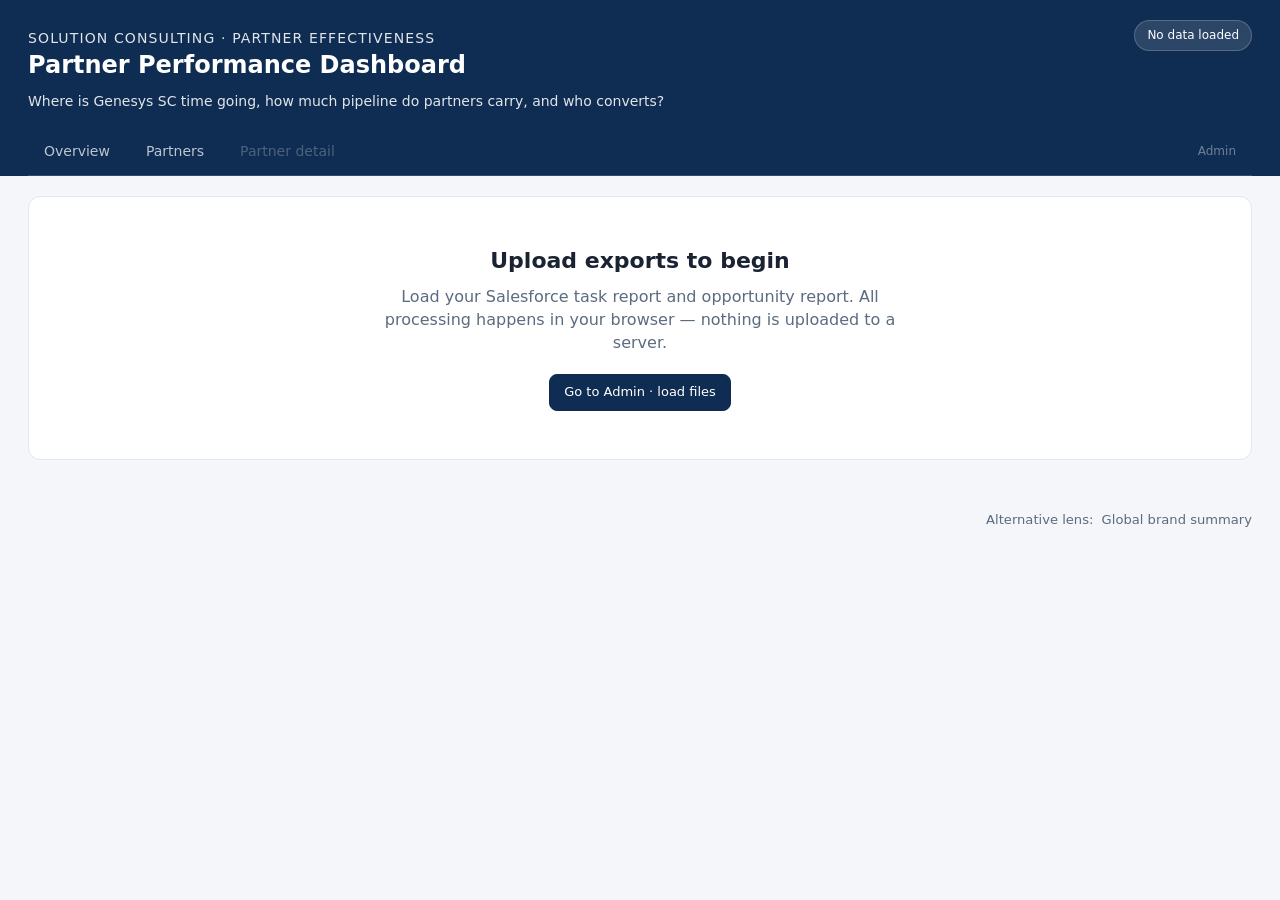
==== commit 6ec3b50c: "Show pipeline and won ACV alongside SC hours in partner views. Adds ACV columns, SC hours per $100k " ====
--- a/index.html
+++ b/index.html
@@ -3,7 +3,7 @@
 <head>
   <meta charset="utf-8">
   <meta name="viewport" content="width=device-width, initial-scale=1">
-  <title>Partner Performance Dashboard — Choose a view</title>
+  <title>Partner Performance Dashboard</title>
   <link rel="stylesheet" href="styles.css">
   <script>
     window.PARTNER_DASHBOARD_ANALYTICS = {
@@ -12,89 +12,380 @@
     };
   </script>
   <script defer src="./analytics.js"></script>
-  <style>
-    .launch-shell {
-      max-width: 920px;
-      margin: 48px auto;
-      padding: 0 24px 48px;
-    }
-    .launch-card {
-      background: var(--surface);
-      border: 1px solid var(--line);
-      border-radius: var(--radius);
-      padding: 24px;
-      margin-top: 18px;
-    }
-    .launch-card h2 {
-      margin: 0 0 8px;
-      font-size: 1.25rem;
-    }
-    .launch-card p {
-      margin: 0 0 16px;
-      color: var(--muted);
-    }
-    .launch-links {
-      display: flex;
-      gap: 12px;
-      flex-wrap: wrap;
-    }
-    .launch-links a {
-      display: inline-block;
-      padding: 10px 16px;
-      border-radius: 8px;
-      text-decoration: none;
-      font-weight: 600;
-    }
-    .launch-links a.primary {
-      background: var(--brand);
-      color: #fff;
-    }
-    .launch-links a.secondary {
-      background: var(--brand-soft);
-      color: var(--brand);
-    }
-    .launch-note {
-      margin-top: 24px;
-      padding: 16px 18px;
-      background: #fff8e6;
-      border: 1px solid #f0d48a;
-      border-radius: var(--radius);
-      color: #5c4a12;
-      font-size: 0.95rem;
-    }
-  </style>
 </head>
 <body>
+  <div id="loading" class="loading-overlay" aria-live="polite">Reading exports and building views — large files may take a minute…</div>
+
   <header class="banner">
     <div class="banner-top">
       <div>
         <p class="eyebrow">Solution Consulting · Partner effectiveness</p>
         <h1>Partner Performance Dashboard</h1>
-        <p>Two published views of the same dashboard — pick the lens that fits your review.</p>
-      </div>
+        <p>Where is Genesys SC time going, how much pipeline do partners carry, and who converts?</p>
+      </div>
+      <span id="status-pill" class="status-pill">No data loaded</span>
     </div>
+    <nav class="tabs" aria-label="Main navigation">
+      <button type="button" class="tab active" data-page="overview">Overview</button>
+      <button type="button" class="tab" data-page="partners">Partners</button>
+      <button type="button" class="tab" data-page="detail" disabled>Partner detail</button>
+      <button type="button" class="tab admin-link" data-page="admin">Admin</button>
+    </nav>
   </header>
 
-  <main class="launch-shell">
-    <article class="launch-card">
-      <h2>Strict Salesforce view</h2>
-      <p>Opportunities and SC hours use the exact Sold To / Business Partner legal entity from Salesforce. Genie learning is rolled up to brand family only — learners cannot be tied to a specific legal division.</p>
-      <div class="launch-links">
-        <a class="primary" href="./strict-sf/">Open strict Salesforce view</a>
-      </div>
-    </article>
-
-    <article class="launch-card">
-      <h2>Brand rollup view</h2>
-      <p>Opportunities, SC hours, and learning are grouped by global brand family (e.g. Accenture, Capgemini, Sabio). Useful for a consolidated picture across regional legal entities.</p>
-      <div class="launch-links">
-        <a class="primary" href="./brand-rollup/">Open brand rollup view</a>
-      </div>
-    </article>
-
-    <div class="launch-note">
-      <strong>Safe joins:</strong> tasks ↔ opportunities match directly on opportunity name. Learning ↔ organisation matches via email domain map. What we cannot claim is that a learner in one legal division drove outcomes in that same division’s opps.
-    </div>
+  <div id="partner-view-banner" class="partner-view-banner" aria-live="polite"></div>
+
+  <main class="shell">
+    <section id="page-empty" class="page active">
+      <div class="empty-hero">
+        <h2>Upload exports to begin</h2>
+        <p>Load your Salesforce task report and opportunity report. All processing happens in your browser — nothing is uploaded to a server.</p>
+        <button type="button" class="btn btn-primary" id="goto-admin">Go to Admin · load files</button>
+      </div>
+    </section>
+
+    <section id="page-overview" class="page">
+      <div class="toolbar">
+        <label>Region (L3)
+          <select id="filter-l3"><option value="all">All regions</option></select>
+        </label>
+        <label>Sub-region (L4)
+          <select id="filter-l4"><option value="all">All sub-regions</option></select>
+        </label>
+        <label>Search
+          <input type="search" id="global-search" placeholder="Partner, opportunity, owner">
+        </label>
+        <label>View
+          <select id="view-mode">
+            <option value="partners">Partners only</option>
+            <option value="all">Include direct / no partner</option>
+          </select>
+        </label>
+        <span class="note" id="overview-note"></span>
+      </div>
+      <div id="data-coverage-banner" class="coverage-banner hidden" aria-live="polite"></div>
+      <div id="overview-kpis" class="kpis"></div>
+      <div id="overview-insight"></div>
+      <div class="grid-2">
+        <article class="panel">
+          <div class="panel-head">
+            <div>
+              <h2>Partner effectiveness matrix</h2>
+              <p>Opportunity volume vs SC hours — hover for ACV; bubble colour = win rate</p>
+            </div>
+          </div>
+          <div id="chart-effectiveness" class="chart-host"></div>
+        </article>
+        <article class="panel">
+          <div class="panel-head">
+            <div>
+              <h2>Volume vs conversion</h2>
+              <p>Partners above median opp count and win rate</p>
+            </div>
+          </div>
+          <div class="axis-labels"><span>Low win rate</span><span>High win rate</span></div>
+          <div id="quadrants" class="quadrants"></div>
+          <div class="axis-labels"><span>Low volume</span><span>High volume</span></div>
+        </article>
+      </div>
+      <div class="grid-2" style="margin-top:16px">
+        <article class="panel">
+          <div class="panel-head">
+            <div>
+              <h2>Top partners by SC hours</h2>
+              <p>Filtered slice</p>
+            </div>
+          </div>
+          <div id="chart-partner-hours" class="chart-host"></div>
+        </article>
+        <article class="panel">
+          <div class="panel-head">
+            <div>
+              <h2>Win rate leaders</h2>
+              <p>Minimum 5 closed opportunities</p>
+            </div>
+          </div>
+          <div id="chart-win-rate" class="chart-host"></div>
+        </article>
+      </div>
+      <article class="panel" style="margin-top:16px">
+        <div class="panel-head">
+          <div>
+            <h2>SC efficiency leaders</h2>
+            <p>Lowest SC hours per won deal — minimum 3 wins in filter</p>
+          </div>
+        </div>
+        <div id="chart-efficiency" class="chart-host"></div>
+      </article>
+      <article class="panel hidden" id="learning-overview-panel" style="margin-top:16px">
+        <div class="panel-head">
+          <div>
+            <h2>Partner learning activity</h2>
+              <p>Genie/Seismic time mapped to partners — compare with SC effort on the scorecard</p>
+              <p class="muted" style="margin:4px 0 0;font-size:0.88rem">From email domains via your domain map.</p>
+          </div>
+        </div>
+        <div id="chart-learning-partners" class="chart-host"></div>
+      </article>
+      <article class="panel hidden" id="learning-conversion-panel" style="margin-top:16px">
+        <div class="panel-head">
+          <div>
+            <h2>Learning vs conversion</h2>
+            <p>Learning hours per learner vs closed win rate — bubble size = closed deals</p>
+          </div>
+        </div>
+        <p id="learning-conversion-insight" class="join-note muted"></p>
+        <div id="chart-learning-conversion" class="chart-host"></div>
+      </article>
+      <article class="panel" style="margin-top:16px">
+        <div class="panel-head">
+          <div>
+            <h2 id="region-chart-title">SC hours by region</h2>
+            <p id="region-chart-sub">Aggregated from filtered opportunities</p>
+          </div>
+        </div>
+        <div id="chart-region-hours" class="chart-host"></div>
+      </article>
+      <div class="grid-2" style="margin-top:16px">
+        <article class="panel">
+          <div class="panel-head">
+            <div>
+              <h2>Focus list</h2>
+              <p>Partners flagged for review — click for detail</p>
+            </div>
+          </div>
+          <div class="table-scroll">
+            <table>
+              <thead>
+                <tr>
+                  <th>Partner</th>
+                  <th>Band</th>
+                  <th>Opps</th>
+                  <th>Pipeline ACV</th>
+                  <th>Won ACV</th>
+                  <th>SC hrs</th>
+                <th>Win rate</th>
+                <th>Learning</th>
+                <th>Hrs / $100k won</th>
+                <th>Signal</th>
+                </tr>
+              </thead>
+              <tbody id="watchlist-body"></tbody>
+            </table>
+          </div>
+        </article>
+        <article class="panel">
+          <div class="panel-head">
+            <div>
+              <h2>Hours by outcome</h2>
+              <p>Where SC effort sits in the pipeline</p>
+            </div>
+          </div>
+          <div id="chart-outcome" class="chart-host"></div>
+        </article>
+      </div>
+      <p id="direct-footnote" class="footnote hidden"></p>
+    </section>
+
+    <section id="page-partners" class="page">
+      <div class="toolbar">
+        <label>Region (L3)
+          <select id="filter-l3-scorecard"><option value="all">All regions</option></select>
+        </label>
+        <label>Sub-region (L4)
+          <select id="filter-l4-scorecard"><option value="all">All sub-regions</option></select>
+        </label>
+        <label>Sort by
+          <select id="partner-sort">
+            <option value="totalHours">SC hours</option>
+            <option value="hoursPer100k">SC hours / $100k won</option>
+            <option value="hoursPer100kPipeline">SC hours / $100k pipeline</option>
+            <option value="wonValue">Won ACV</option>
+            <option value="totalValue">Pipeline ACV</option>
+            <option value="hoursPerWon">SC hours / won</option>
+            <option value="opportunityCount">Opportunity count</option>
+            <option value="winRate">Win rate</option>
+            <option value="riskScore">Review priority</option>
+            <option value="avgHoursPerOppWithHours">SC hrs / opp (with hours)</option>
+          </select>
+        </label>
+        <label>View
+          <select id="view-mode-scorecard">
+            <option value="partners">Partners only</option>
+            <option value="all">Include direct / no partner</option>
+          </select>
+        </label>
+        <button type="button" class="btn" id="export-partners">Export CSV</button>
+      </div>
+      <article class="panel" style="margin-bottom:16px">
+        <div class="panel-head">
+          <div>
+            <h2>SC efficiency over time</h2>
+            <p>Top 24 partners by SC hours — SC hours per closed won deal per calendar quarter (not Genesys FY)</p>
+          </div>
+        </div>
+        <p id="heatmap-footnote" class="join-note muted" style="margin:0 16px 8px"></p>
+        <p id="heatmap-legend-note" class="join-note muted" style="margin:0 16px 8px"></p>
+        <div id="partner-efficiency-heatmap" class="heat-wrap"></div>
+      </article>
+      <article class="panel">
+        <div class="panel-head">
+          <div>
+            <h2>Partner scorecard</h2>
+            <p>SC effort, pipeline ACV, and conversion — Gross ACV Booking from Salesforce (mixed currencies in export)</p>
+          </div>
+        </div>
+        <div class="table-scroll">
+          <table>
+            <thead>
+              <tr>
+                <th>Partner</th>
+                <th>Band</th>
+                <th>Opps</th>
+                <th>Opps w/ hrs</th>
+                <th>SC hrs</th>
+                <th>Pipeline ACV</th>
+                <th>Won ACV</th>
+                <th>Open ACV</th>
+                <th>SC hrs/opp</th>
+                <th>Hrs / $100k won</th>
+                <th>Hrs / $100k pipeline</th>
+                <th>Learning hrs</th>
+                <th>Learners</th>
+                <th>Won</th>
+                <th>Lost</th>
+                <th>Open</th>
+                <th>Win rate</th>
+                <th>Signal</th>
+              </tr>
+            </thead>
+            <tbody id="scorecard-body"></tbody>
+          </table>
+        </div>
+      </article>
+    </section>
+
+    <section id="page-detail" class="page">
+      <button type="button" class="back-link" id="detail-back">← Back to overview</button>
+      <div id="detail-hero" class="detail-hero"></div>
+      <div class="subtabs" id="detail-subtabs">
+        <button type="button" class="subtab active" data-sub="pipeline">Pipeline</button>
+        <button type="button" class="subtab" data-sub="sc">SC effort</button>
+        <button type="button" class="subtab" data-sub="trends">Trends</button>
+        <button type="button" class="subtab" data-sub="learning">Learning</button>
+      </div>
+      <div id="detail-panels"></div>
+    </section>
+
+    <section id="page-admin" class="page">
+      <div class="admin-grid">
+        <article class="panel">
+          <div class="panel-head">
+            <div>
+              <h2>Load data</h2>
+              <p>Salesforce task report and opportunity report (tabular exports)</p>
+            </div>
+            <button type="button" class="btn btn-danger" id="clear-data">Clear all</button>
+          </div>
+          <div id="drop-zone" class="drop" tabindex="0" role="button">
+            <p><strong>Drop files here</strong> or click to choose</p>
+            <p class="muted">Tasks · Opportunities · Genie/Seismic learning CSV · optional domain→partner map CSV</p>
+          </div>
+          <input id="file-input" type="file" accept=".xlsx,.xls,.csv" multiple hidden>
+          <ul id="loaded-files" class="file-list"></ul>
+          <div class="mapping-tools" style="margin-top:12px;padding-top:12px;border-top:1px solid var(--line)">
+            <p class="muted" style="margin:0 0 8px">Domain→partner mappings stay in your browser only — never uploaded to GitHub.</p>
+            <div style="display:flex;gap:8px;flex-wrap:wrap">
+              <button type="button" class="btn" id="upload-domain-map">Load domain map CSV</button>
+              <button type="button" class="btn" id="download-domain-map">Download saved map</button>
+              <button type="button" class="btn" id="clear-domain-map">Clear saved map</button>
+            </div>
+            <input id="domain-map-input" type="file" accept=".csv,.xlsx,.xls" hidden>
+          </div>
+        </article>
+        <article class="panel">
+          <div class="panel-head">
+            <div>
+              <h2>Export date coverage</h2>
+              <p>What time periods your loaded files actually cover</p>
+            </div>
+          </div>
+          <p id="coverage-summary" class="join-note muted"></p>
+          <div class="table-scroll">
+            <table>
+              <thead><tr><th>Source</th><th>Type</th><th>Rows</th><th>Date range</th></tr></thead>
+              <tbody id="coverage-files-body"></tbody>
+            </table>
+          </div>
+          <ul id="coverage-warnings" class="coverage-warnings"></ul>
+        </article>
+        <article class="panel">
+          <div class="panel-head">
+            <div>
+              <h2>Data quality</h2>
+              <p>Task–opportunity join diagnostics</p>
+            </div>
+          </div>
+          <div class="table-scroll">
+            <table>
+              <tbody id="quality-body"></tbody>
+            </table>
+          </div>
+          <div class="panel-head" style="border-top: 1px solid var(--line);">
+            <div><h2>Learning &amp; domain mapping</h2><p>Genie/Seismic activity mapped to partners via email domain</p></div>
+          </div>
+          <p id="learning-map-note" class="join-note muted"></p>
+          <div class="table-scroll">
+            <table>
+              <thead><tr><th>Domain</th><th>Learners</th><th>Learning</th><th>Status</th><th>Suggested partner</th></tr></thead>
+              <tbody id="domain-map-body"></tbody>
+            </table>
+          </div>
+          <div class="panel-head" style="border-top: 1px solid var(--line);">
+            <div><h2>Fuzzy task–opp links</h2><p>Task names matched to opportunities with different Salesforce titles</p></div>
+          </div>
+          <div class="table-scroll">
+            <table>
+              <thead><tr><th>Task opportunity name</th><th>Matched opportunity</th><th>Partner</th><th>SC hours</th></tr></thead>
+              <tbody id="fuzzy-match-body"></tbody>
+            </table>
+          </div>
+          <div class="panel-head" style="border-top: 1px solid var(--line);">
+            <div><h2>Task hour breakdown</h2><p>Where SC hours land when joining tasks to the opportunity export</p></div>
+          </div>
+          <p id="join-breakdown-note" class="join-note muted"></p>
+          <div class="table-scroll">
+            <table>
+              <thead><tr><th>Category</th><th>SC hours</th><th>Share</th><th>Tasks</th></tr></thead>
+              <tbody id="join-breakdown-body"></tbody>
+            </table>
+          </div>
+          <div class="panel-head" style="border-top: 1px solid var(--line);">
+            <div><h2>Pipeline opps missing from export</h2><p>Partner-relevant hours — deal names on tasks with no row in your opp report</p></div>
+          </div>
+          <div class="table-scroll">
+            <table>
+              <thead><tr><th>Opportunity name</th><th>SC hours</th></tr></thead>
+              <tbody id="unmatched-body"></tbody>
+            </table>
+          </div>
+        </article>
+      </div>
+    </section>
   </main>
+
+  <footer id="partner-view-footer" class="partner-view-footer hidden" aria-label="Additional views"></footer>
+
+  <script>window.PARTNER_VIEW_MODE = 'strict-sf';</script>
+  <script src="./data-engine.js"></script>
+  <script>
+    if (!window.PartnerDashboard) {
+      document.body.insertAdjacentHTML('afterbegin',
+        '<div style="margin:16px;padding:16px;background:#fee4e2;border:1px solid #fca5a5;border-radius:8px;font:14px/1.4 system-ui,sans-serif;color:#7f1d1d;">' +
+        '<strong>Dashboard failed to load.</strong> The file <code>data-engine.js</code> did not load. ' +
+        'Upload <code>index.html</code>, <code>app.js</code>, <code>data-engine.js</code>, and <code>styles.css</code> into the same folder, then open this page again.</div>');
+    }
+  </script>
+  <script src="./app.js"></script>
 </body>
 </html>
--- a/styles.css
+++ b/styles.css
@@ -76,6 +76,11 @@
 .partner-view-footer-text {
   margin-right: 4px;
 }
+.table-scroll td.num,
+.table-scroll th.num {
+  text-align: right;
+  font-variant-numeric: tabular-nums;
+}
 .partner-view-tag {
   background: #fff;
   border: 1px solid #e8c96d;
